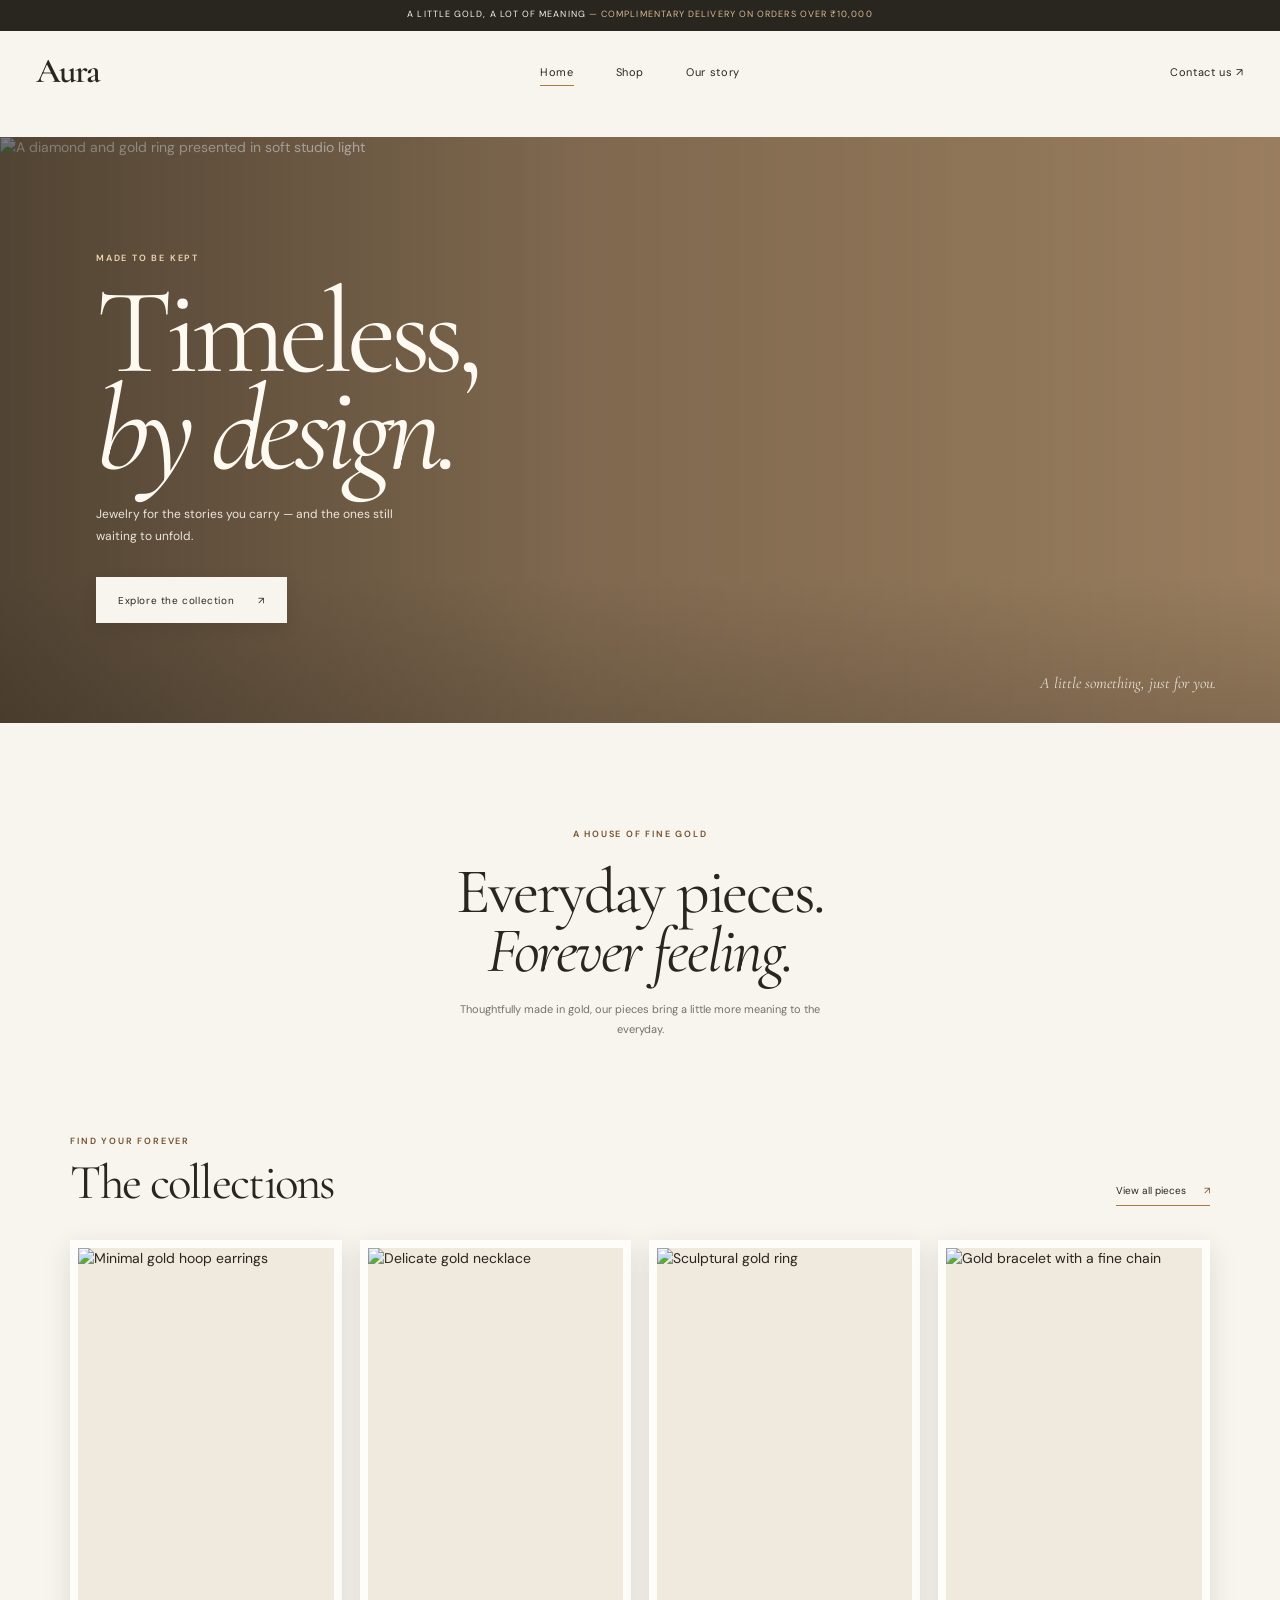
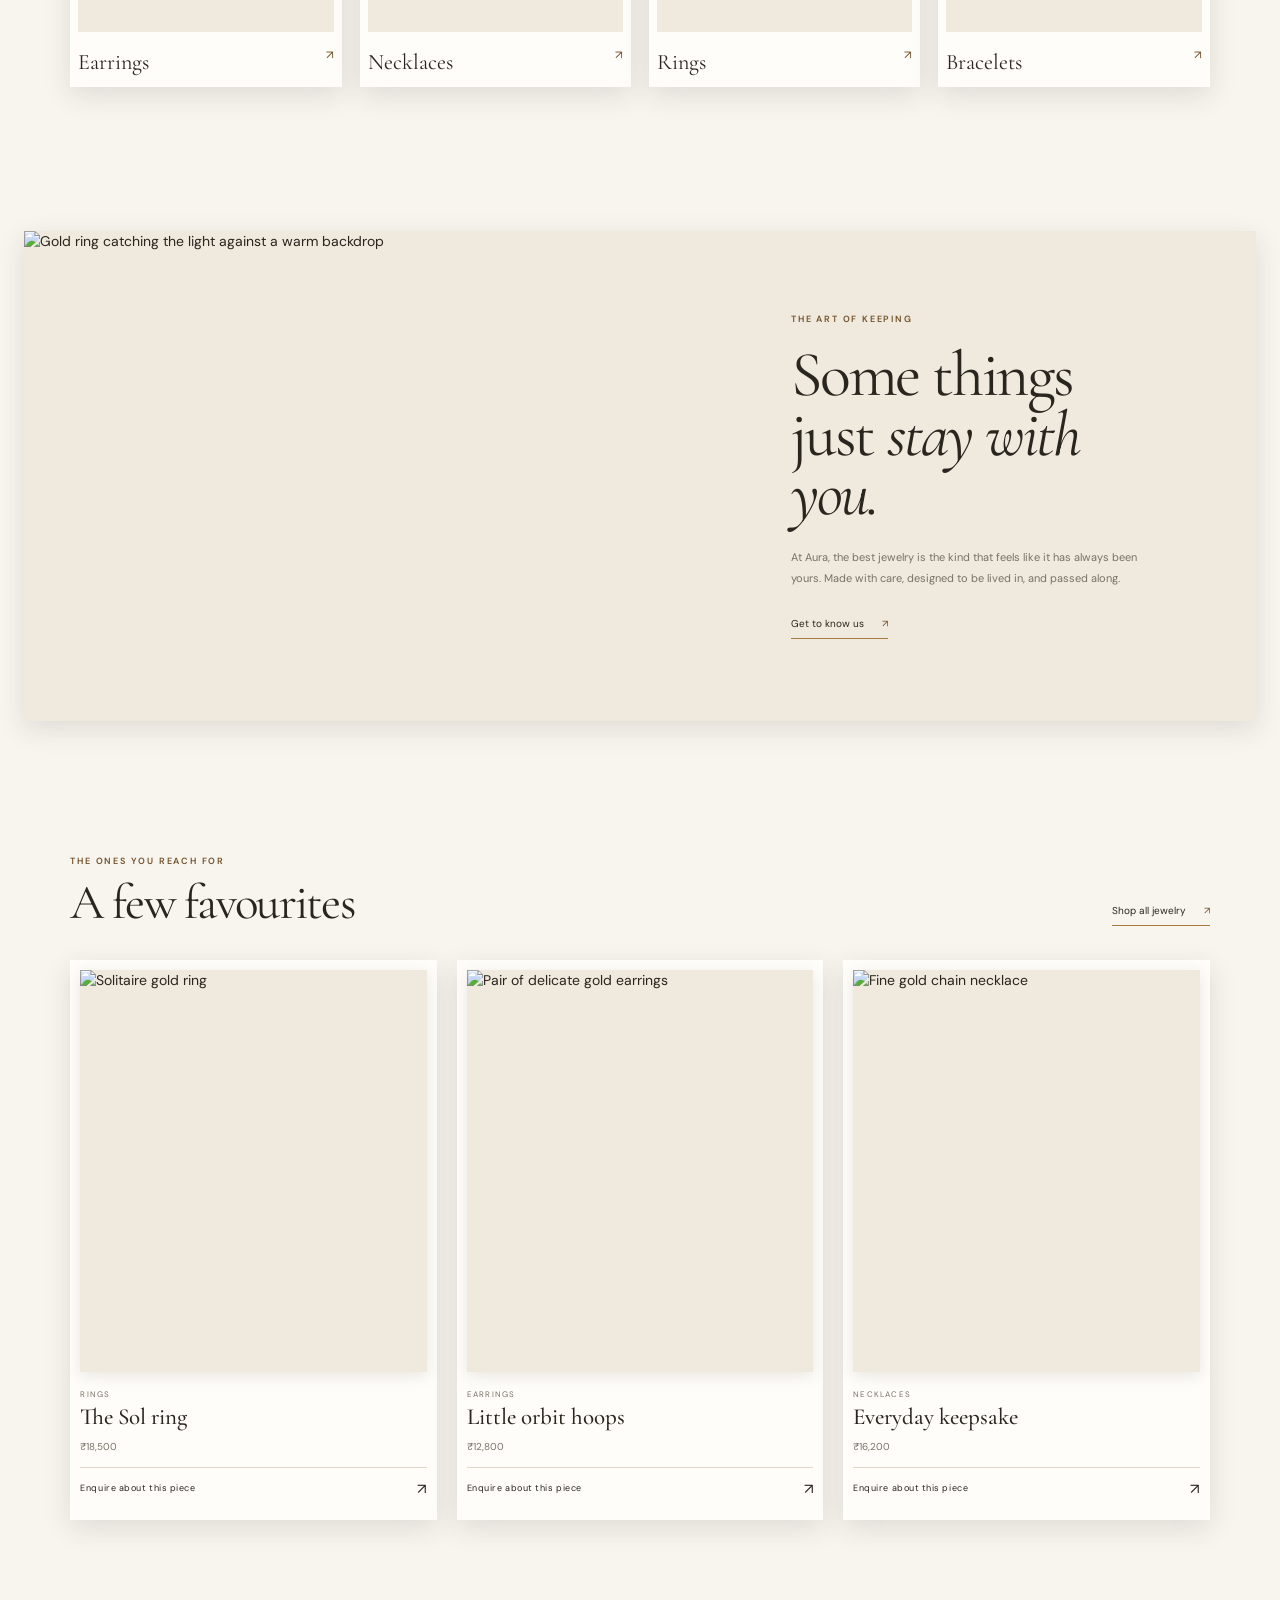
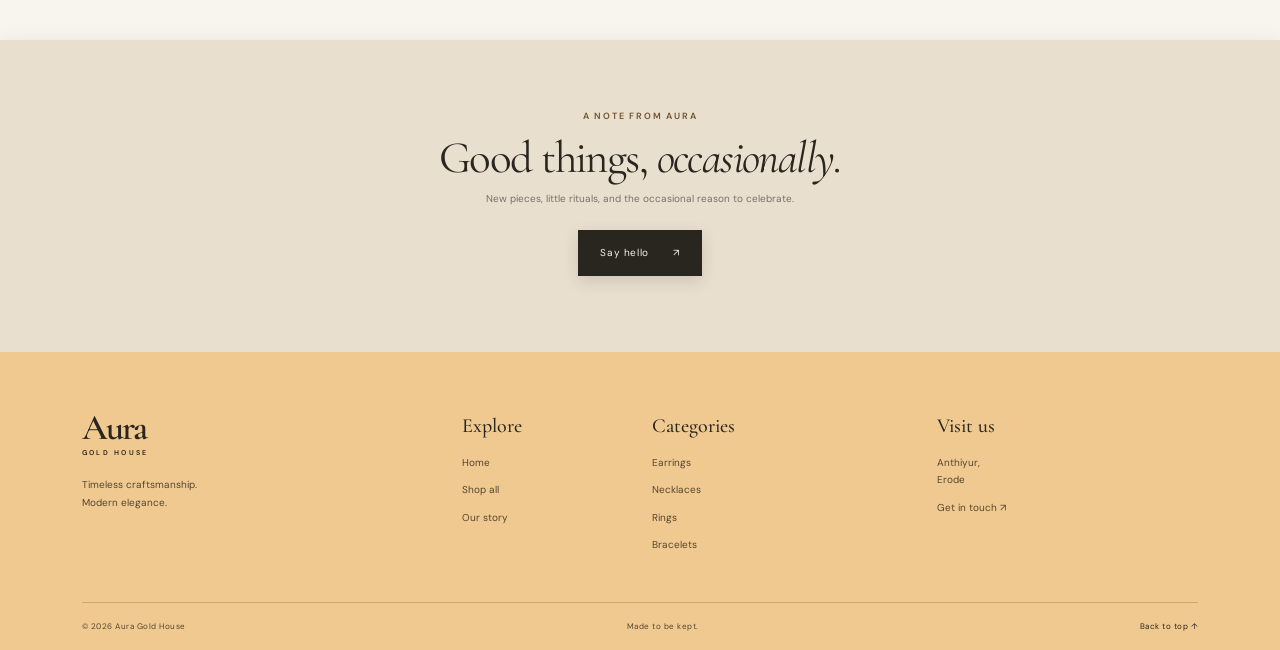
==== index.html @ 4b401771 "Initial Commit" ====
<!DOCTYPE html>
<html lang="en">
<head>
    <meta charset="UTF-8">
    <meta name="viewport" content="width=device-width, initial-scale=1.0">
    <meta name="theme-color" content="#f8f5ef">
    <meta name="description" content="Discover timeless gold jewelry, thoughtfully crafted for the moments that matter.">

    <title>Aura | Timeless, by Design</title>

    <link rel="preconnect" href="https://fonts.googleapis.com">
    <link rel="preconnect" href="https://fonts.gstatic.com" crossorigin>

    <link
        href="https://fonts.googleapis.com/css2?family=Cormorant+Garamond:wght@400;500;600;700&family=DM+Sans:wght@400;500;600;700&display=swap"
        rel="stylesheet"
    >

    <link
        href="https://cdn.jsdelivr.net/npm/bootstrap@5.3.3/dist/css/bootstrap.min.css"
        rel="stylesheet"
    >

    <link rel="stylesheet" href="css/style.css">
</head>

<body>

    <div class="announcement">
        A little gold, a lot of meaning
        <span>— Complimentary delivery on orders over ₹10,000</span>
    </div>

    <header class="site-header" id="top">
        <div class="header-inner">

            <a class="wordmark" href="index.html" aria-label="Aura home">
                Aura
            </a>

            <nav
                class="primary-navigation"
                id="primary-navigation"
                aria-label="Main navigation"
            >
                <a class="nav-link current" href="index.html" aria-current="page">
                    Home
                </a>

                <a class="nav-link" href="shop.html">
                    Shop
                </a>

                <a class="nav-link" href="about.html">
                    Our story
                </a>
            </nav>

            <a class="bag-link" href="mailto:hello@auragold.com">
                <span>Contact us ↗</span>
            </a>

        </div>
    </header>

    <main>

        <!-- Hero Section -->
        <section class="hero">

            <img
                class="hero-image"
                src="https://images.unsplash.com/photo-1605100804763-247f67b3557e?auto=format&fit=crop&w=2200&h=1200&q=88"
                alt="A diamond and gold ring presented in soft studio light"
            >

            <div class="hero-wash"></div>

            <div class="hero-copy">
                <p class="eyebrow light-eyebrow">
                    Made to be kept
                </p>

                <h1>
                    Timeless,
                    <br>
                    <em>by design.</em>
                </h1>

                <p>
                    Jewelry for the stories you carry — and the ones still
                    waiting to unfold.
                </p>

                <a class="button button-light" href="shop.html">
                    Explore the collection
                    <span aria-hidden="true">↗</span>
                </a>
            </div>

            <span class="hero-caption">
                A little something, just for you.
            </span>

        </section>

        <!-- Introduction Section -->
        <section class="intro section-wrap">

            <p class="eyebrow">
                A house of fine gold
            </p>

            <h2>
                Everyday pieces.
                <br>
                <em>Forever feeling.</em>
            </h2>

            <p class="intro-copy">
                Thoughtfully made in gold, our pieces bring a little more
                meaning to the everyday.
            </p>

        </section>

        <!-- Categories Section -->
        <section
            class="categories section-wrap"
            aria-labelledby="category-title"
        >

            <div class="section-heading">
                <div>
                    <p class="eyebrow">
                        Find your forever
                    </p>

                    <h2 id="category-title">
                        The collections
                    </h2>
                </div>

                <a class="text-link" href="shop.html">
                    View all pieces
                    <span aria-hidden="true">↗</span>
                </a>
            </div>

            <div class="category-grid">

                <a class="category-card" href="shop.html#earrings">
                    <img
                        src="https://images.unsplash.com/photo-1630019852942-f89202989a59?auto=format&fit=crop&w=900&q=85"
                        alt="Minimal gold hoop earrings"
                    >

                    <span class="category-label">
                        <span>Earrings</span>
                        <span aria-hidden="true">↗</span>
                    </span>
                </a>

                <a class="category-card" href="shop.html#necklaces">
                    <img
                        src="https://images.unsplash.com/photo-1599643478518-a784e5dc4c8f?auto=format&fit=crop&w=900&q=85"
                        alt="Delicate gold necklace"
                    >

                    <span class="category-label">
                        <span>Necklaces</span>
                        <span aria-hidden="true">↗</span>
                    </span>
                </a>

                <a class="category-card" href="shop.html#rings">
                    <img
                        src="https://images.unsplash.com/photo-1605100804763-247f67b3557e?auto=format&fit=crop&w=900&q=85"
                        alt="Sculptural gold ring"
                    >

                    <span class="category-label">
                        <span>Rings</span>
                        <span aria-hidden="true">↗</span>
                    </span>
                </a>

                <a class="category-card" href="shop.html#bracelets">
                    <img
                        src="https://images.unsplash.com/photo-1611591437281-460bfbe1220a?auto=format&fit=crop&w=900&q=85"
                        alt="Gold bracelet with a fine chain"
                    >

                    <span class="category-label">
                        <span>Bracelets</span>
                        <span aria-hidden="true">↗</span>
                    </span>
                </a>

            </div>
        </section>

        <!-- Brand Story Banner -->
        <section class="story-banner m-4">

            <div class="story-image-wrap">
                <img
                    src="https://images.unsplash.com/photo-1605100804763-247f67b3557e?auto=format&fit=crop&w=1500&q=85"
                    alt="Gold ring catching the light against a warm backdrop"
                >
            </div>

            <div class="story-copy">

                <p class="eyebrow">
                    The art of keeping
                </p>

                <h2>
                    Some things
                    <br>
                    just <em>stay with you.</em>
                </h2>

                <p>
                    At Aura, the best jewelry is the kind that feels like
                    it has always been yours. Made with care, designed to
                    be lived in, and passed along.
                </p>

                <a class="text-link" href="about.html">
                    Get to know us
                    <span aria-hidden="true">↗</span>
                </a>

            </div>
        </section>

        <!-- Featured Products -->
        <section
            class="featured section-wrap"
            aria-labelledby="featured-title"
        >

            <div class="section-heading">
                <div>
                    <p class="eyebrow">
                        The ones you reach for
                    </p>

                    <h2 id="featured-title">
                        A few favourites
                    </h2>
                </div>

                <a class="text-link" href="shop.html">
                    Shop all jewelry
                    <span aria-hidden="true">↗</span>
                </a>
            </div>

            <div class="product-grid">

                <article class="product-card">

                    <a class="product-image" href="shop.html#rings">
                        <img
                            src="https://images.unsplash.com/photo-1605100804763-247f67b3557e?auto=format&fit=crop&w=850&q=85"
                            alt="Solitaire gold ring"
                        >
                    </a>

                    <p class="product-category">
                        Rings
                    </p>

                    <h3>The Sol ring</h3>

                    <p class="product-price">
                        ₹18,500
                    </p>

                    <a
                        class="add-button"
                        href="mailto:hello@auragold.com?subject=Product%20enquiry%3A%20The%20Sol%20ring"
                    >
                        Enquire about this piece
                        <span aria-hidden="true">↗</span>
                    </a>

                </article>

                <article class="product-card">

                    <a class="product-image" href="shop.html#earrings">
                        <img
                            src="https://images.unsplash.com/photo-1630019852942-f89202989a59?auto=format&fit=crop&w=850&q=85"
                            alt="Pair of delicate gold earrings"
                        >
                    </a>

                    <p class="product-category">
                        Earrings
                    </p>

                    <h3>Little orbit hoops</h3>

                    <p class="product-price">
                        ₹12,800
                    </p>

                    <a
                        class="add-button"
                        href="mailto:hello@auragold.com?subject=Product%20enquiry%3A%20Little%20orbit%20hoops"
                    >
                        Enquire about this piece
                        <span aria-hidden="true">↗</span>
                    </a>

                </article>

                <article class="product-card">

                    <a class="product-image" href="shop.html#necklaces">
                        <img
                            src="https://images.unsplash.com/photo-1599643478518-a784e5dc4c8f?auto=format&fit=crop&w=850&q=85"
                            alt="Fine gold chain necklace"
                        >
                    </a>

                    <p class="product-category">
                        Necklaces
                    </p>

                    <h3>Everyday keepsake</h3>

                    <p class="product-price">
                        ₹16,200
                    </p>

                    <a
                        class="add-button"
                        href="mailto:hello@auragold.com?subject=Product%20enquiry%3A%20Everyday%20keepsake"
                    >
                        Enquire about this piece
                        <span aria-hidden="true">↗</span>
                    </a>

                </article>

            </div>
        </section>

        <!-- Newsletter Section -->
        <section class="newsletter">

            <p class="eyebrow">
                A note from Aura
            </p>

            <h2>
                Good things, <em>occasionally.</em>
            </h2>

            <p>
                New pieces, little rituals, and the occasional reason to celebrate.
            </p>

            <a
                class="button button-dark"
                href="mailto:hello@auragold.com?subject=Stay%20in%20touch"
            >
                Say hello
                <span aria-hidden="true">↗</span>
            </a>

        </section>

    </main>

    <!-- Footer -->
    <footer class="site-footer">

        <div class="container">

            <div class="footer-main row g-4 text-center text-md-start">

                <div class="footer-brand col-12 col-md-6 col-lg-4">

                    <a class="wordmark" href="index.html">
                        Aura
                        <span>GOLD HOUSE</span>
                    </a>

                    <p>
                        Timeless craftsmanship.
                        <br>
                        Modern elegance.
                    </p>

                </div>

                <div class="footer-column col-12 col-md-6 col-lg-2">

                    <h2>Explore</h2>

                    <a href="index.html">Home</a>
                    <a href="shop.html">Shop all</a>
                    <a href="about.html">Our story</a>

                </div>

                <div class="footer-column col-12 col-md-6 col-lg-3">

                    <h2>Categories</h2>

                    <a href="shop.html#earrings">Earrings</a>
                    <a href="shop.html#necklaces">Necklaces</a>
                    <a href="shop.html#rings">Rings</a>
                    <a href="shop.html#bracelets">Bracelets</a>

                </div>

                <div class="footer-column col-12 col-md-6 col-lg-3">

                    <h2>Visit us</h2>

                    <p>
                        Anthiyur,
                        <br>
                        Erode
                    </p>

                    <a href="mailto:hello@auragold.com">
                        Get in touch ↗
                    </a>

                </div>

            </div>

            <div class="footer-bottom">

                <span>© 2026 Aura Gold House</span>

                <span>Made to be kept.</span>

                <a href="#top" class="back-to-top">
                    Back to top ↑
                </a>

            </div>

        </div>

    </footer>

</body>
</html>
---- css/style.css ----
:root {
    --paper: #f8f5ef;
    --paper-deep: #f0e9dd;
    --ink: #29251f;
    --muted: #777168;
    --gold: #a77a3f;
    --gold-dark: #72512b;
    --line: #ded6c9;
    --box-shadow: 0 8px 26px rgba(41, 37, 31, 0.12);
    --serif: "Cormorant Garamond", Georgia, serif;
    --sans: "DM Sans", Arial, sans-serif;
}

* {
    box-sizing: border-box;
}

html {
    scroll-behavior: smooth;
}

body {
    margin: 0;
    background: var(--paper);
    color: var(--ink);
    font-family: var(--sans);
    font-size: 14px;
    -webkit-font-smoothing: antialiased;
}

img {
    display: block;
    width: 100%;
}

a {
    color: inherit;
    text-decoration: none;
}

button,
input {
    font: inherit;
}

button,
a {
    -webkit-tap-highlight-color: transparent;
}

h1,
h2,
h3,
p {
    margin-top: 0;
}

/* Announcement Bar */

.announcement {
    min-height: 31px;
    padding: 8px 18px;
    background: var(--ink);
    color: #f9f4e9;
    text-align: center;
    font-size: 9px;
    letter-spacing: 0.12em;
    text-transform: uppercase;
}

.announcement span {
    color: #d7bc91;
}

/* Header and Navigation */

.site-header {
    position: relative;
    z-index: 5;
    margin-bottom: 24px;
    border-bottom: 0;
    background: var(--paper);
}

.header-inner {
    display: grid;
    width: min(100% - 72px, 1360px);
    height: 82px;
    margin: auto;
    grid-template-columns: 1fr auto 1fr;
    align-items: center;
}

.wordmark {
    display: inline-flex;
    width: max-content;
    flex-direction: column;
    font-family: var(--serif);
    font-size: 35px;
    font-weight: 600;
    letter-spacing: -0.06em;
    line-height: 0.72;
}

.wordmark span {
    margin-top: 8px;
    font-family: var(--sans);
    font-size: 7px;
    font-weight: 600;
    letter-spacing: 0.32em;
    line-height: 1;
}

.primary-navigation {
    display: flex;
    align-items: center;
    gap: 42px;
}

.nav-link,
.bag-link {
    position: relative;
    padding: 10px 0;
    font-size: 11px;
    letter-spacing: 0.06em;
}

.nav-link::after {
    position: absolute;
    right: 0;
    bottom: 4px;
    left: 0;
    height: 1px;
    background: var(--gold);
    content: "";
    transform: scaleX(0);
    transform-origin: left;
    transition: transform 0.25s ease;
}

.nav-link:hover::after,
.nav-link.current::after {
    transform: scaleX(1);
}

.bag-link {
    justify-self: end;
}

/* Hero Section */

.hero {
    position: relative;
    min-height: min(580px, 60vw);
    overflow: hidden;
    background: #9c8060;
    color: #fffaf1;
}

.hero-image,
.hero-wash {
    position: absolute;
    inset: 0;
    width: 100%;
    height: 100%;
}

.hero-image {
    object-fit: cover;
    object-position: center 42%;
}

.hero-wash {
    background:
        linear-gradient(
            90deg,
            rgba(28, 24, 19, 0.58) 0%,
            rgba(28, 24, 19, 0.23) 45%,
            rgba(28, 24, 19, 0.02) 100%
        ),
        linear-gradient(
            0deg,
            rgba(28, 24, 19, 0.18),
            transparent 25%
        );
}

.hero-copy {
    position: relative;
    width: min(100% - 15%, 1280px);
    margin: 0 auto;
    padding: clamp(80px, 9vw, 135px) 0 100px;
}

.eyebrow {
    margin: 0 0 18px;
    color: var(--gold-dark);
    font-size: 9px;
    font-weight: 600;
    letter-spacing: 0.2em;
    text-transform: uppercase;
}

.light-eyebrow {
    color: #f0d7b1;
}

.hero h1,
.page-hero h1 {
    margin: 0;
    font-family: var(--serif);
    font-size: clamp(66px, 9.5vw, 132px);
    font-weight: 400;
    letter-spacing: -0.055em;
    line-height: 0.8;
}

.hero h1 em,
.page-hero h1 em,
.intro h2 em,
.story-copy h2 em,
.about-copy h2 em,
.visit-copy h2 em,
.newsletter h2 em,
.values-heading h2 em {
    font-weight: 400;
}

.hero-copy > p:not(.eyebrow) {
    max-width: 325px;
    margin: 26px 0 30px;
    color: rgba(255, 250, 241, 0.88);
    font-size: 12px;
    line-height: 1.8;
}

/* Buttons */

.button {
    display: inline-flex;
    min-height: 46px;
    padding: 0 22px;
    align-items: center;
    justify-content: center;
    gap: 24px;
    box-shadow: 0 5px 16px rgba(41, 37, 31, 0.14);
    font-size: 10px;
    letter-spacing: 0.06em;
    transition: background 0.2s ease, color 0.2s ease;
}

.button-light {
    background: var(--paper);
    color: var(--ink);
}

.button-light:hover {
    background: #e8d8bc;
}

.button-dark {
    background: var(--ink);
    color: var(--paper);
}

.button-dark:hover {
    background: var(--gold-dark);
}

.hero-caption {
    position: absolute;
    right: 5%;
    bottom: 28px;
    color: rgba(255, 250, 241, 0.8);
    font-family: var(--serif);
    font-size: 16px;
    font-style: italic;
}

/* Shared Section Layout */

.section-wrap {
    width: min(100% - 11%, 1240px);
    margin: 0 auto;
}

/* Introduction */

.intro {
    padding-top: 105px;
    padding-bottom: 95px;
    text-align: center;
}

.intro h2,
.section-heading h2,
.story-copy h2,
.about-copy h2,
.visit-copy h2,
.newsletter h2,
.values-heading h2 {
    margin: 0;
    font-family: var(--serif);
    font-size: clamp(43px, 5vw, 66px);
    font-weight: 400;
    letter-spacing: -0.035em;
    line-height: 0.93;
}

.intro .eyebrow {
    margin-bottom: 20px;
}

.intro-copy {
    max-width: 360px;
    margin: 19px auto 0;
    color: var(--muted);
    font-size: 11px;
    line-height: 1.8;
}

/* Categories */

.categories {
    padding-bottom: 120px;
}

.section-heading {
    display: flex;
    margin-bottom: 34px;
    align-items: end;
    justify-content: space-between;
}

.section-heading .eyebrow {
    margin-bottom: 12px;
}

.section-heading h2 {
    font-size: 49px;
}

.text-link {
    display: inline-flex;
    padding-bottom: 7px;
    align-items: center;
    gap: 18px;
    border-bottom: 1px solid var(--gold);
    font-size: 10px;
}

.text-link span {
    color: var(--gold-dark);
}

.category-grid {
    display: grid;
    grid-template-columns: repeat(4, 1fr);
    gap: 18px;
}

.category-card {
    min-width: 0;
    padding: 8px;
    overflow: hidden;
    background: #fffdf9;
    box-shadow: var(--box-shadow);
}

.category-card img {
    height: clamp(220px, 30vw, 390px);
    background: var(--paper-deep);
    object-fit: cover;
    transition: transform 0.65s cubic-bezier(0.2, 0.65, 0.3, 1);
}

.category-card:hover img {
    transform: scale(1.035);
}

.category-label {
    display: flex;
    padding-top: 14px;
    justify-content: space-between;
    font-family: var(--serif);
    font-size: 22px;
}

.category-label span:last-child {
    color: var(--gold-dark);
    font-family: var(--sans);
    font-size: 12px;
}

/* Story Banner */

.story-banner {
    display: grid;
    min-height: 490px;
    grid-template-columns: 1.1fr 0.9fr;
    background: var(--paper-deep);
    box-shadow: var(--box-shadow);
}

.story-image-wrap {
    min-height: 490px;
    overflow: hidden;
}

.story-image-wrap img {
    height: 100%;
    object-fit: cover;
    object-position: center 48%;
}

.story-copy {
    max-width: 530px;
    padding: 80px clamp(35px, 7vw, 110px);
    align-self: center;
}

.story-copy .eyebrow {
    margin-bottom: 19px;
}

.story-copy h2 {
    font-size: clamp(44px, 5vw, 64px);
}

.story-copy > p:not(.eyebrow) {
    margin: 23px 0;
    color: var(--muted);
    font-size: 11px;
    line-height: 1.9;
}

/* Featured Products */

.featured {
    padding-top: 110px;
    padding-bottom: 120px;
}

.product-grid {
    display: grid;
    grid-template-columns: repeat(3, minmax(0, 1fr));
    gap: 38px 20px;
}

.product-card {
    padding: 10px;
    background: #fffdf9;
    box-shadow: var(--box-shadow);
}

.product-image {
    display: block;
    overflow: hidden;
    background: var(--paper-deep);
    box-shadow: 0 4px 14px rgba(41, 37, 31, 0.1);
}

.product-image img {
    aspect-ratio: 4 / 4.65;
    object-fit: cover;
    transition: transform 0.6s cubic-bezier(0.2, 0.65, 0.3, 1);
}

.product-image:hover img {
    transform: scale(1.035);
}

.product-category {
    margin: 16px 0 4px;
    color: var(--muted);
    font-size: 8px;
    letter-spacing: 0.15em;
    text-transform: uppercase;
}

.product-card h2,
.product-card h3 {
    margin: 0;
    font-family: var(--serif);
    font-size: 23px;
    font-weight: 500;
}

.product-price {
    margin: 7px 0 13px;
    color: var(--muted);
    font-size: 10px;
}

.add-button {
    display: flex;
    width: 100%;
    padding: 10px 0;
    align-items: center;
    justify-content: space-between;
    border: 0;
    border-top: 1px solid var(--line);
    background: transparent;
    color: var(--ink);
    cursor: pointer;
    font-size: 9px;
    letter-spacing: 0.06em;
    text-align: left;
    transition: color 0.2s ease;
}

.add-button:hover {
    color: var(--gold-dark);
}

.add-button span {
    font-size: 15px;
}

/* Newsletter */

.newsletter {
    padding: 70px 20px 76px;
    background: #e9dfcf;
    box-shadow: var(--box-shadow);
    text-align: center;
}

.newsletter .eyebrow {
    margin-bottom: 13px;
}

.newsletter h2 {
    font-size: 45px;
}

.newsletter > p:not(.eyebrow):not(.form-message) {
    margin: 12px 0 24px;
    color: var(--muted);
    font-size: 10px;
}

/* Footer */

.site-footer {
    padding: 58px 0 18px;
    background: #efc98f;
}

.footer-main {
    padding-bottom: 48px;
}

.footer-brand .wordmark {
    margin-top: 5px;
    font-size: 36px;
}

.footer-brand p,
.footer-column p {
    margin: 20px 0 0;
    color: #554630;
    font-size: 10px;
    line-height: 1.8;
}

.footer-column {
    display: flex;
    flex-direction: column;
    align-items: start;
    gap: 10px;
}

.footer-column h2 {
    margin: 4px 0 6px;
    font-family: var(--serif);
    font-size: 20px;
    font-weight: 500;
}

.footer-column a,
.footer-column p {
    color: #554630;
    font-size: 10px;
    line-height: 1.75;
}

.footer-column a {
    transition: transform 0.2s ease, color 0.2s ease;
}

.footer-column a:hover {
    color: var(--gold-dark);
    transform: translateX(6px);
}

.footer-column p {
    margin: 0;
}

.footer-bottom {
    display: flex;
    padding-top: 17px;
    align-items: center;
    justify-content: space-between;
    border-top: 1px solid rgba(41, 37, 31, 0.2);
    color: #554630;
    font-size: 8px;
    letter-spacing: 0.06em;
}

.back-to-top {
    color: var(--ink);
}

/* Shared Page Hero */

.page-hero {
    padding: 98px 20px 100px;
    background: var(--paper-deep);
    text-align: center;
}

.page-hero .eyebrow {
    margin-bottom: 20px;
}

.page-hero h1 {
    font-size: clamp(58px, 8vw, 95px);
}

.page-hero > p:last-child {
    margin: 24px 0 0;
    color: var(--muted);
    font-size: 11px;
}

/* Shop Page */

.shop-section {
    padding-top: 50px;
    padding-bottom: 90px;
}

.shop-toolbar {
    display: flex;
    margin-bottom: 28px;
    align-items: center;
    justify-content: space-between;
    gap: 20px;
}

.shop-toolbar > p {
    margin: 0;
    color: var(--muted);
    font-size: 10px;
    white-space: nowrap;
}

.filter-list {
    display: flex;
    flex-wrap: wrap;
    gap: 8px;
}

.filter-button {
    display: inline-block;
    padding: 9px 14px;
    border: 1px solid var(--line);
    border-radius: 0;
    background: transparent;
    color: var(--muted);
    box-shadow: 0 3px 10px rgba(41, 37, 31, 0.08);
    font-size: 9px;
    transition: background 0.2s ease, color 0.2s ease,
        border-color 0.2s ease;
}

.filter-button:hover,
.filter-button.active {
    border-color: var(--ink);
    background: var(--ink);
    color: var(--paper);
}

.shop-grid {
    grid-template-columns: repeat(4, minmax(0, 1fr));
    gap: 36px 16px;
}

.shop-grid .product-image img {
    aspect-ratio: 4 / 4.8;
}

.shop-grid .product-card h2 {
    font-size: 21px;
}

.shop-note {
    padding: 35px 20px 40px;
    background: var(--paper-deep);
    box-shadow: var(--box-shadow);
    text-align: center;
}

.shop-note .eyebrow {
    margin-bottom: 8px;
}

.shop-note p:last-child {
    margin: 0;
    color: var(--muted);
    font-size: 10px;
    line-height: 1.8;
}

.shop-note a {
    color: var(--gold-dark);
    text-decoration: underline;
    text-underline-offset: 3px;
}

/* About Page */

.about-hero {
    padding-top: 107px;
    padding-bottom: 108px;
}

.about-story {
    display: grid;
    padding-top: 100px;
    padding-bottom: 110px;
    grid-template-columns: 1fr 1fr;
    align-items: center;
    gap: clamp(40px, 8vw, 120px);
}

.about-image {
    overflow: hidden;
    background: var(--paper-deep);
    box-shadow: var(--box-shadow);
}

.about-image img {
    aspect-ratio: 4 / 4.7;
    object-fit: cover;
}

.about-copy {
    max-width: 490px;
}

.about-copy h2 {
    font-family: var(--serif);
    font-size: clamp(42px, 5vw, 65px);
    font-weight: 400;
    letter-spacing: -0.035em;
    line-height: 0.93;
}

.about-copy > p:not(.eyebrow) {
    margin: 23px 0 0;
    color: var(--muted);
    font-size: 11px;
    line-height: 1.9;
}

.about-copy .text-link {
    margin-top: 25px;
}

/* Values Section */

.values-section {
    padding: 76px 0 85px;
    background: var(--paper-deep);
}

.values-heading {
    margin-bottom: 42px;
    text-align: center;
}

.values-heading .eyebrow {
    margin-bottom: 12px;
}

.values-heading h2 {
    font-size: 47px;
}

.values-grid {
    display: grid;
    grid-template-columns: repeat(3, 1fr);
    gap: 45px;
}

.values-grid article {
    padding: 20px;
    border-top: 1px solid #cfc2af;
    background: #fffdf9;
    box-shadow: var(--box-shadow);
}

.value-number {
    color: var(--gold-dark);
    font-size: 9px;
    letter-spacing: 0.1em;
}

.values-grid h3 {
    margin: 17px 0 9px;
    font-family: var(--serif);
    font-size: 27px;
    font-weight: 500;
}

.values-grid p {
    max-width: 290px;
    margin: 0;
    color: var(--muted);
    font-size: 10px;
    line-height: 1.9;
}

/* Visit Section */

.visit-section {
    display: grid;
    padding-top: 105px;
    padding-bottom: 110px;
    grid-template-columns: 1fr 1fr;
    align-items: center;
    gap: 12%;
}

.visit-copy h2 {
    font-size: 58px;
}

.visit-copy > p:not(.eyebrow) {
    max-width: 330px;
    margin: 20px 0 23px;
    color: var(--muted);
    font-size: 11px;
    line-height: 1.9;
}

.visit-card {
    position: relative;
    min-height: 290px;
    padding: 42px;
    overflow: hidden;
    background: #efc98f;
    box-shadow: 0 10px 30px rgba(41, 37, 31, 0.16);
}

.visit-label {
    margin-bottom: 22px;
    font-family: var(--serif);
    font-size: 26px;
}

.visit-card p:not(.visit-label) {
    color: #554630;
    font-size: 11px;
    line-height: 1.9;
}

.visit-card > a {
    display: inline-block;
    margin-top: 12px;
    padding-bottom: 5px;
    border-bottom: 1px solid var(--gold-dark);
    font-size: 10px;
}

.visit-mark {
    position: absolute;
    right: 24px;
    bottom: -34px;
    color: rgba(114, 81, 43, 0.14);
    font-family: var(--serif);
    font-size: 190px;
    line-height: 1;
}

/* Large Screens */

@media (min-width: 1500px) {
    .hero {
        min-height: 600px;
    }
}

/* Tablets */

@media (max-width: 900px) {
    .header-inner {
        width: calc(100% - 44px);
    }

    .primary-navigation {
        gap: 24px;
    }

    .hero {
        min-height: 520px;
    }

    .category-grid {
        grid-template-columns: repeat(2, 1fr);
        gap: 28px 16px;
    }

    .category-card img {
        height: clamp(250px, 48vw, 430px);
    }

    .story-banner {
        min-height: 400px;
        grid-template-columns: 1fr 1fr;
    }

    .story-image-wrap {
        min-height: 400px;
    }

    .story-copy {
        padding: 50px 35px;
    }

    .shop-grid {
        grid-template-columns: repeat(2, minmax(0, 1fr));
    }
}

/* Mobile Devices */

@media (max-width: 620px) {
    .announcement {
        padding: 7px 8px;
        font-size: 8px;
    }

    .announcement span {
        display: block;
        margin-top: 3px;
        font-size: 7px;
    }

    .header-inner {
        height: auto;
        min-height: 105px;
        padding-top: 9px;
        grid-template-columns: 1fr 1fr;
        grid-template-rows: 52px auto;
    }

    .wordmark {
        grid-column: 1;
        grid-row: 1;
        font-size: 30px;
    }

    .wordmark span {
        font-size: 6px;
    }

    .bag-link {
        grid-column: 2;
        grid-row: 1;
        font-size: 10px;
    }

    .primary-navigation {
        display: flex;
        grid-column: 1 / -1;
        grid-row: 2;
        justify-content: space-around;
        gap: 0;
        border-top: 1px solid var(--line);
    }

    .nav-link {
        padding: 12px 0 14px;
        font-size: 10px;
    }

    .nav-link::after {
        bottom: 7px;
    }

    .hero {
        min-height: 520px;
    }

    .hero-image {
        object-position: 58% center;
    }

    .hero-wash {
        background:
            linear-gradient(
                90deg,
                rgba(28, 24, 19, 0.55),
                rgba(28, 24, 19, 0.12)
            ),
            linear-gradient(
                0deg,
                rgba(28, 24, 19, 0.22),
                transparent 30%
            );
    }

    .hero-copy {
        width: calc(100% - 44px);
        padding: 110px 0 85px;
    }

    .hero h1 {
        font-size: clamp(70px, 18vw, 105px);
    }

    .hero-copy > p:not(.eyebrow) {
        max-width: 270px;
        font-size: 11px;
    }

    .hero-caption {
        right: 22px;
        bottom: 22px;
        font-size: 14px;
    }

    .section-wrap {
        width: calc(100% - 40px);
    }

    .intro {
        padding-top: 76px;
        padding-bottom: 72px;
    }

    .intro h2,
    .section-heading h2 {
        font-size: 43px;
    }

    .categories {
        padding-bottom: 78px;
    }

    .section-heading {
        margin-bottom: 23px;
        align-items: end;
        gap: 15px;
    }

    .section-heading .text-link {
        gap: 7px;
        font-size: 9px;
        white-space: nowrap;
    }

    .category-grid {
        gap: 23px 12px;
    }

    .category-card img {
        height: auto;
        aspect-ratio: 4 / 5;
    }

    .category-label {
        padding-top: 10px;
        font-size: 19px;
    }

    .story-banner {
        display: flex;
        flex-direction: column;
    }

    .story-image-wrap {
        min-height: 0;
        height: 310px;
    }

    .story-copy {
        padding: 42px 25px 48px;
    }

    .story-copy h2 {
        font-size: 48px;
    }

    .featured {
        padding-top: 78px;
        padding-bottom: 78px;
    }

    .product-grid {
        grid-template-columns: repeat(2, minmax(0, 1fr));
        gap: 28px 12px;
    }

    .product-category {
        margin-top: 12px;
        font-size: 7px;
    }

    .product-card h2,
    .product-card h3 {
        font-size: 19px;
    }

    .add-button {
        font-size: 8px;
    }

    .newsletter {
        padding: 58px 20px 52px;
    }

    .newsletter h2 {
        font-size: 38px;
    }

    .site-footer {
        padding: 43px 22px 15px;
    }

    .footer-main {
        padding-bottom: 35px;
    }

    .footer-brand,
    .footer-column {
        align-items: center;
        text-align: center;
    }

    .footer-brand p {
        margin-top: 15px;
    }

    .footer-bottom {
        flex-wrap: wrap;
        justify-content: center;
        gap: 10px 20px;
        font-size: 7px;
        text-align: center;
    }

    .footer-bottom > span:nth-child(2) {
        display: none;
    }

    /* Shop Page */

    .page-hero {
        padding: 73px 18px 77px;
    }

    .page-hero h1 {
        font-size: clamp(60px, 15vw, 80px);
    }

    .shop-section {
        padding-top: 32px;
        padding-bottom: 62px;
    }

    .shop-toolbar {
        margin-bottom: 24px;
        flex-direction: column;
        align-items: flex-start;
        gap: 15px;
    }

    .filter-list {
        gap: 6px;
    }

    .filter-button {
        padding: 8px 10px;
        font-size: 8px;
    }

    .shop-grid {
        gap: 27px 12px;
    }

    .shop-grid .product-card h2 {
        font-size: 18px;
    }

    .shop-note {
        padding: 28px 24px 31px;
    }

    /* About Page */

    .about-story {
        padding-top: 52px;
        padding-bottom: 65px;
        grid-template-columns: 1fr;
        gap: 35px;
    }

    .about-image img {
        aspect-ratio: 4 / 3.8;
    }

    .about-copy h2 {
        font-size: 48px;
    }

    .values-section {
        padding: 55px 0 60px;
    }

    .values-heading {
        margin-bottom: 30px;
    }

    .values-heading h2 {
        font-size: 39px;
    }

    .values-grid {
        grid-template-columns: 1fr;
        gap: 27px;
    }

    .values-grid article {
        padding-top: 14px;
    }

    .values-grid h3 {
        margin: 11px 0 5px;
        font-size: 25px;
    }

    /* Visit Section */

    .visit-section {
        padding-top: 68px;
        padding-bottom: 73px;
        grid-template-columns: 1fr;
        gap: 35px;
    }

    .visit-copy h2 {
        font-size: 50px;
    }

    .visit-card {
        min-height: 260px;
        padding: 33px;
    }
}

/* Accessibility */

@media (prefers-reduced-motion: reduce) {
    *,
    *::before,
    *::after {
        scroll-behavior: auto !important;
        transition-duration: 0.01ms !important;
    }
}
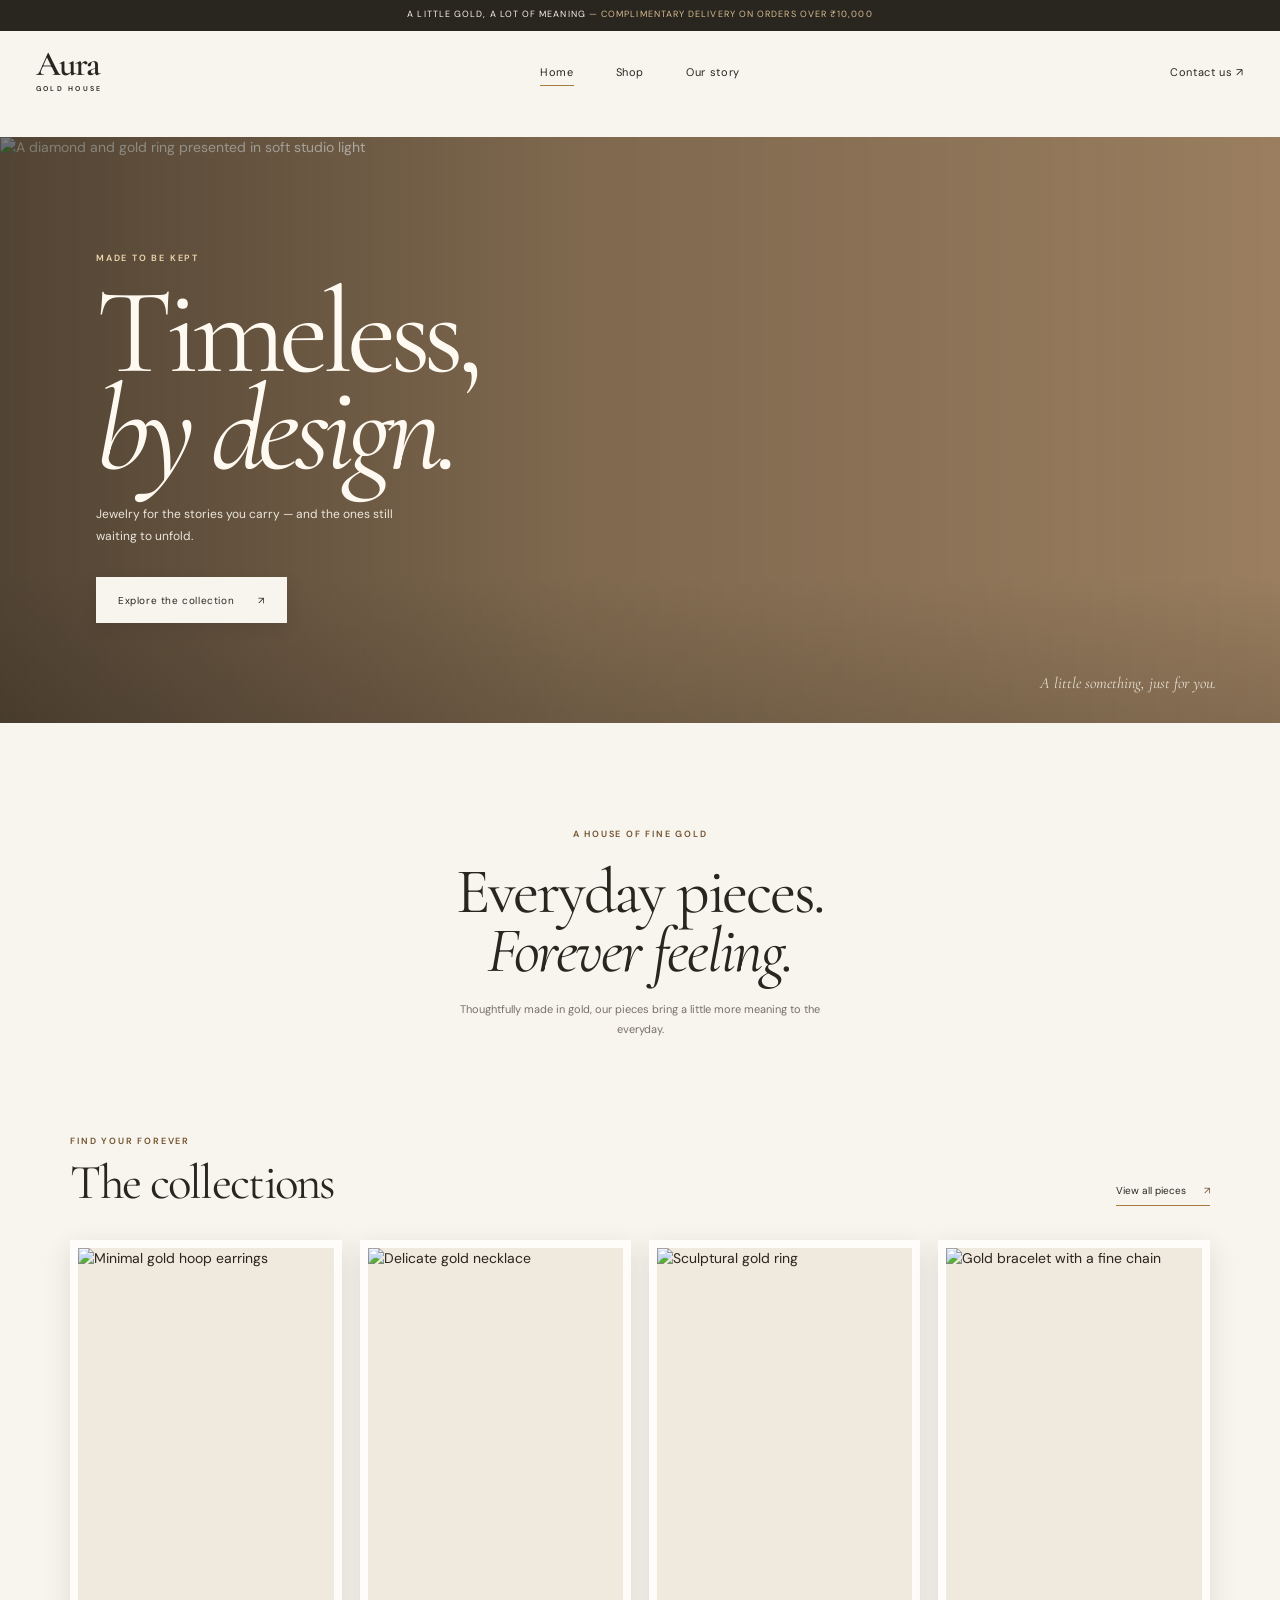
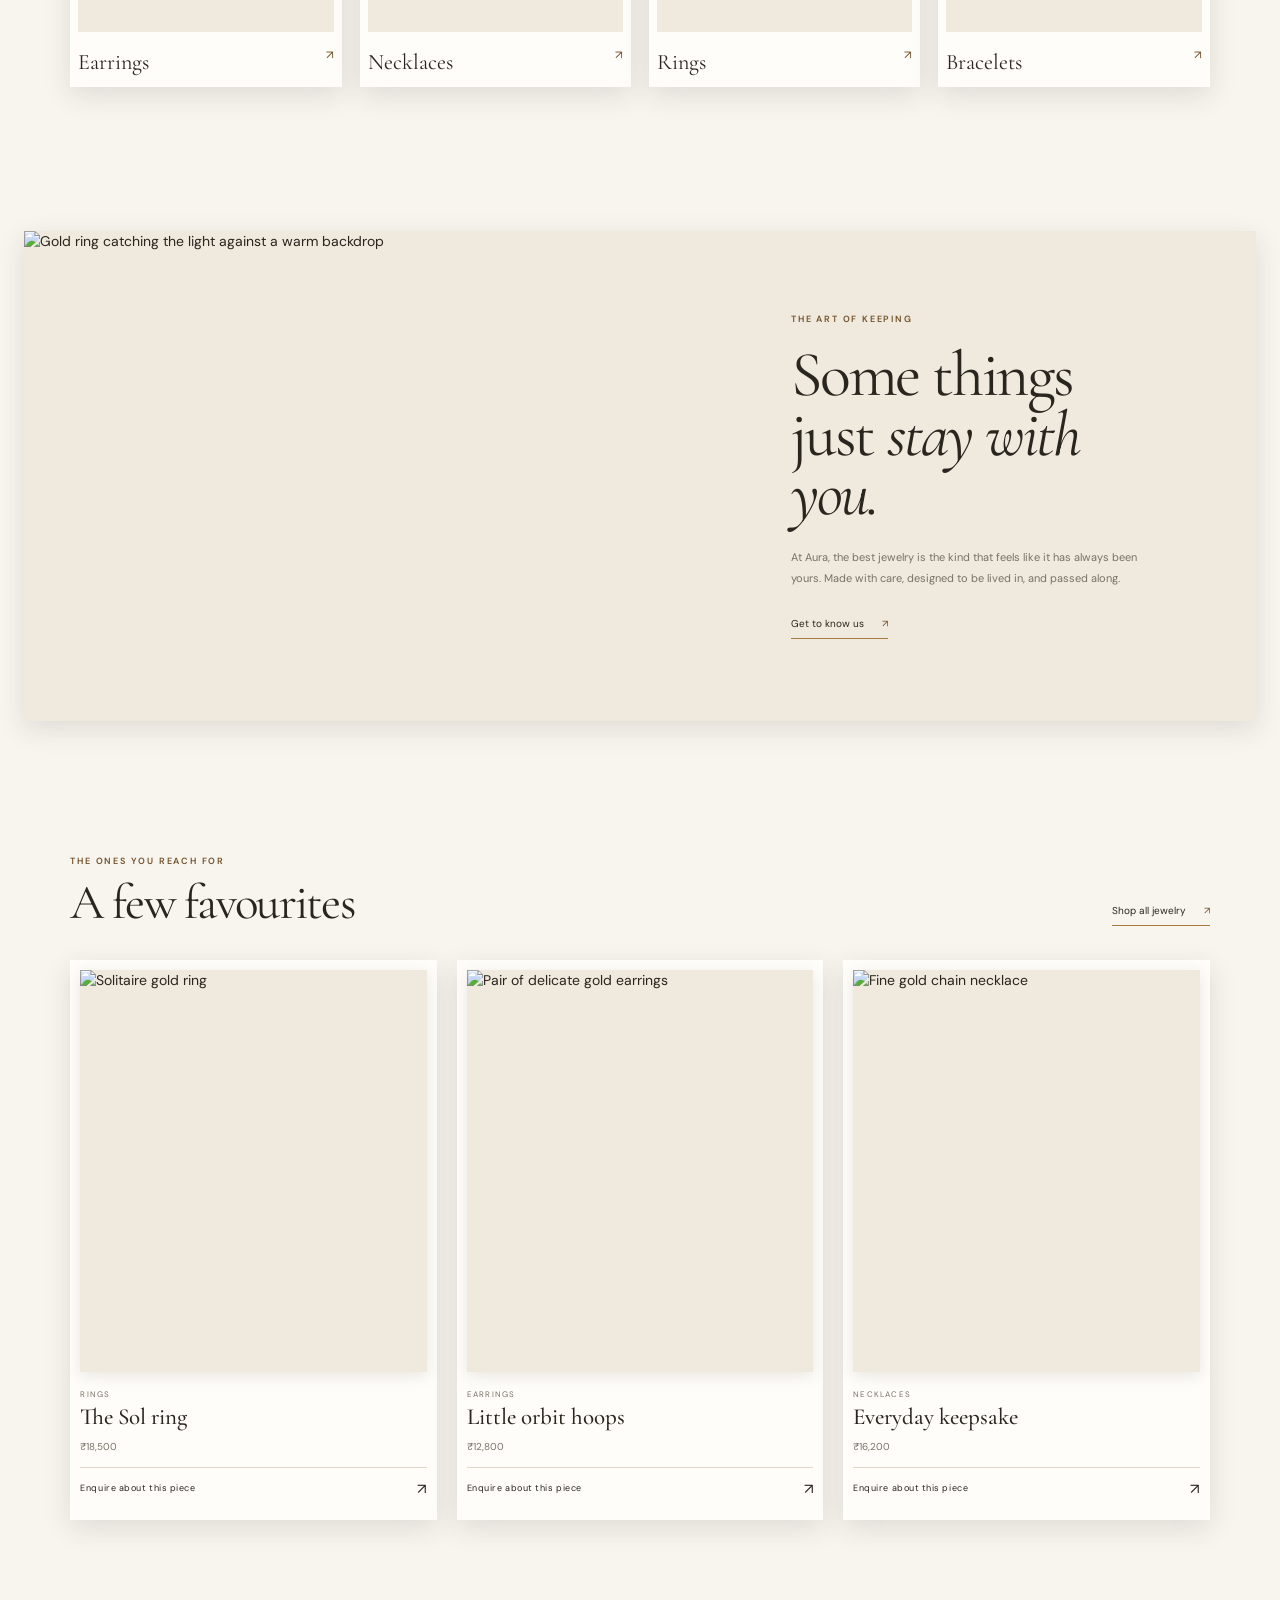
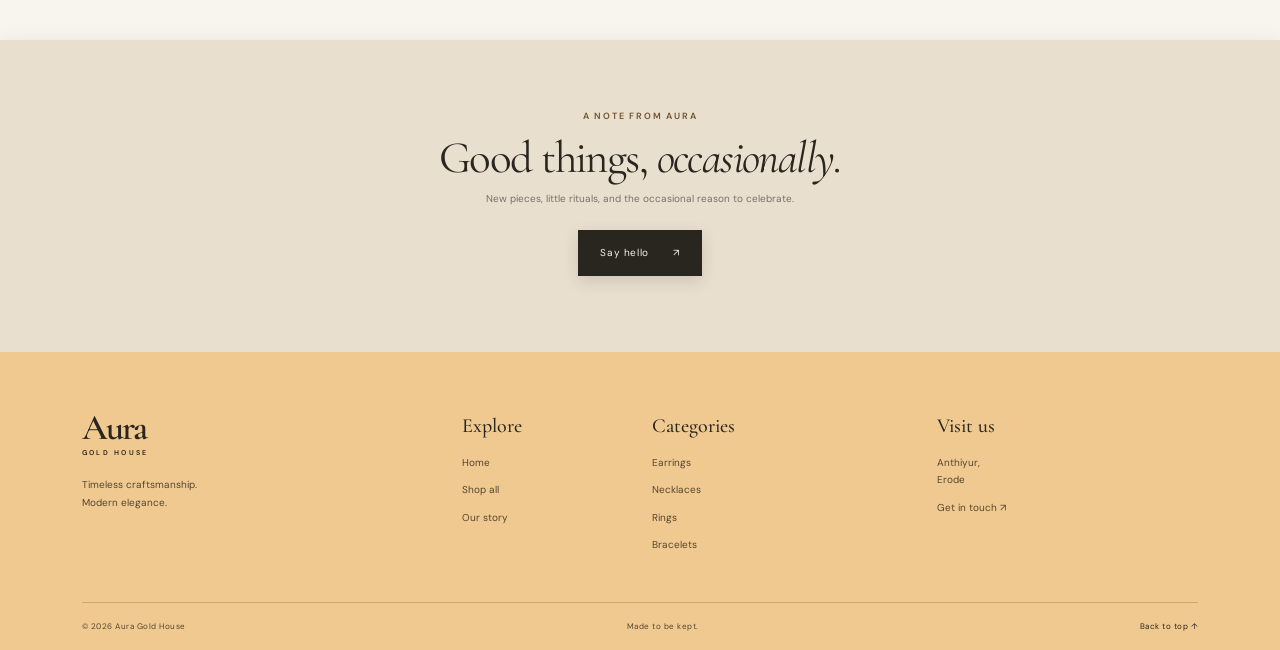
==== commit e5c8845e: "Updated" ====
--- a/index.html
+++ b/index.html
@@ -37,6 +37,7 @@
 
             <a class="wordmark" href="index.html" aria-label="Aura home">
                 Aura
+                <span>GOLD HOUSE</span>
             </a>
 
             <nav
@@ -46,6 +47,8 @@
             >
                 <a class="nav-link current" href="index.html" aria-current="page">
                     Home
+
+
                 </a>
 
                 <a class="nav-link" href="shop.html">
